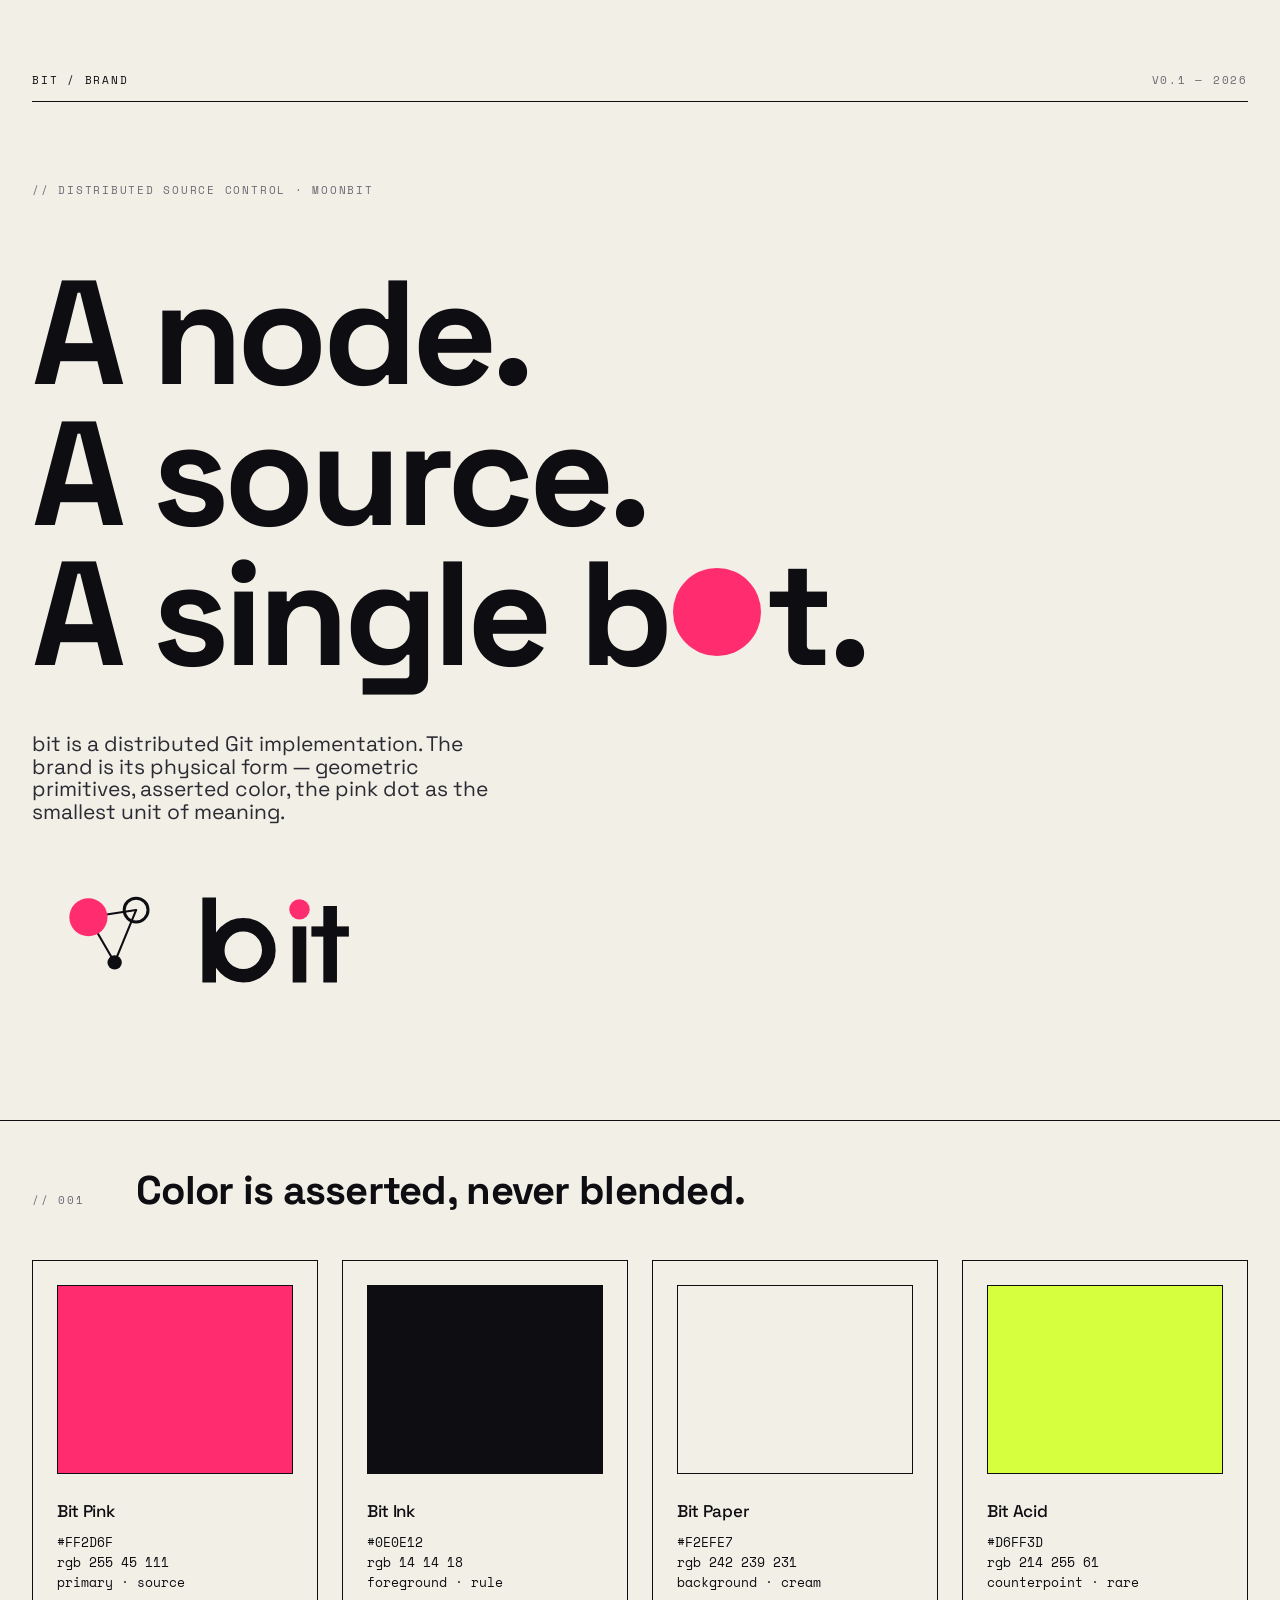
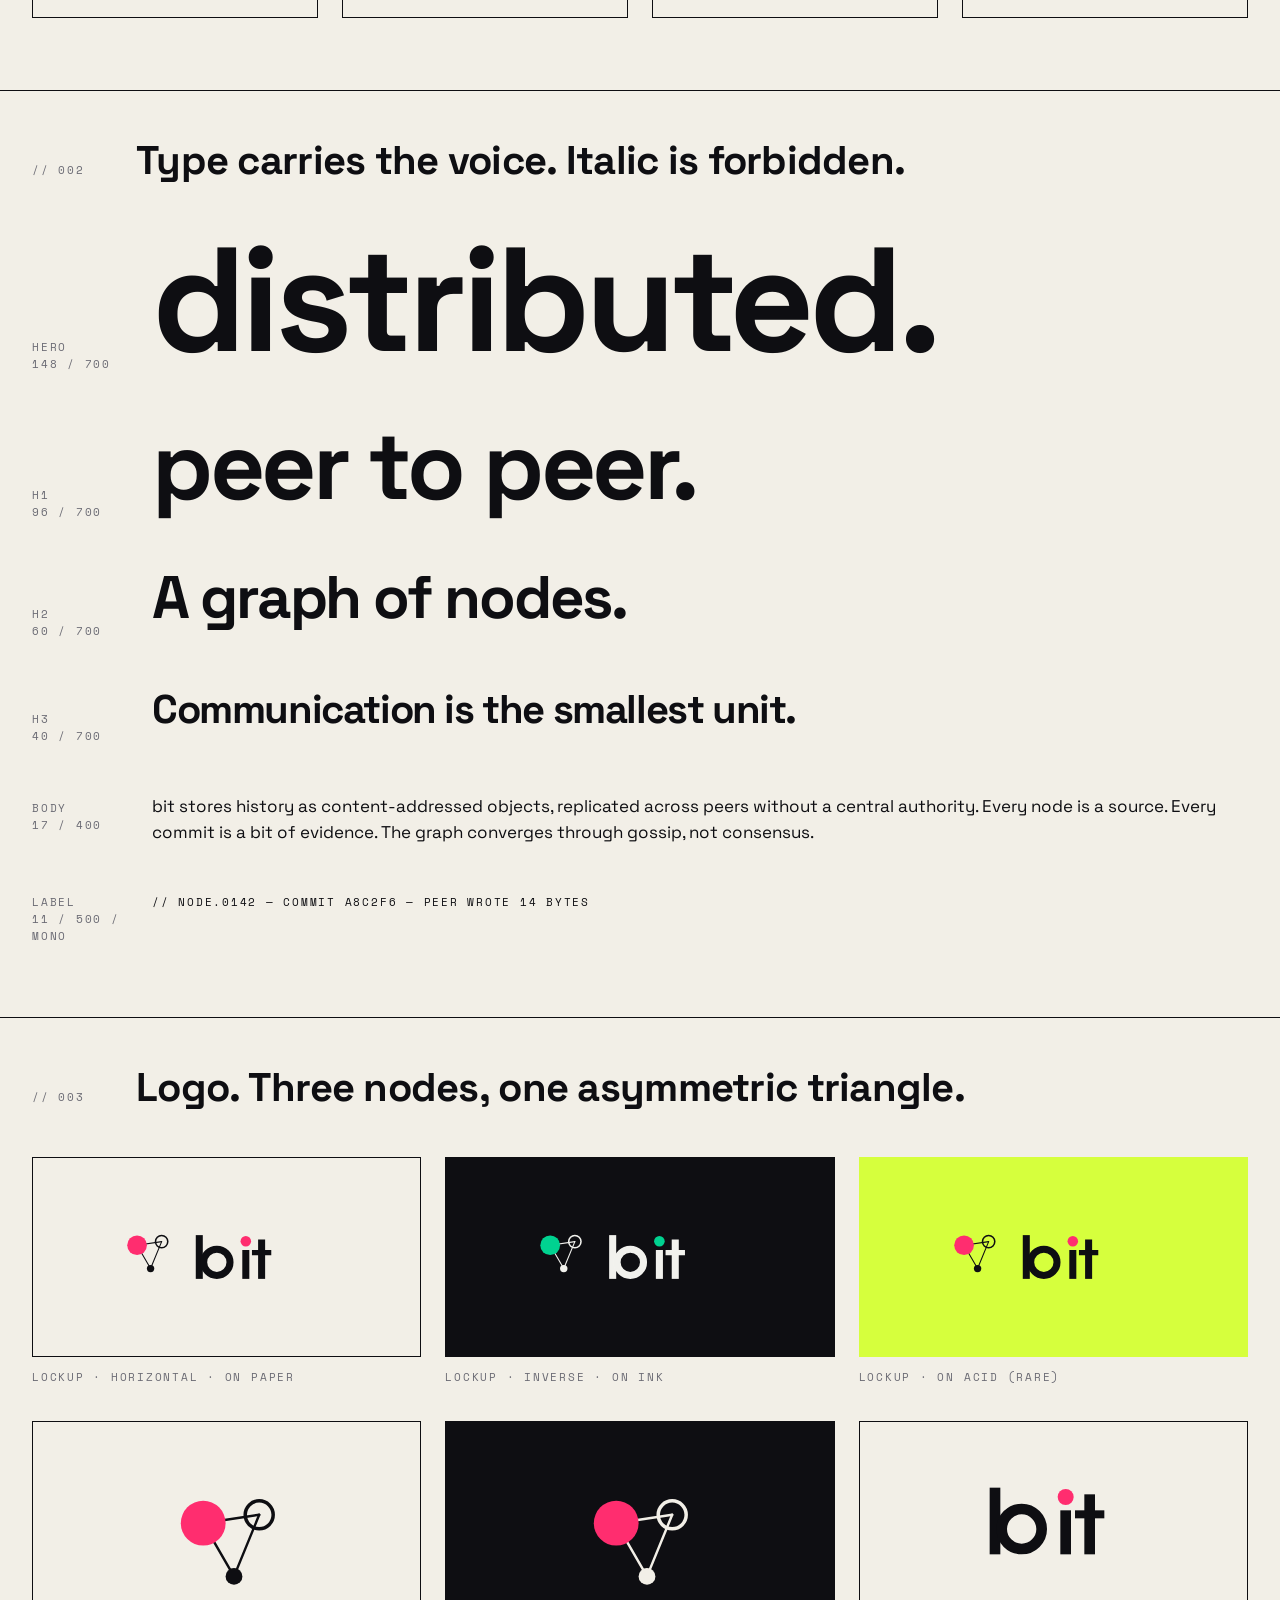
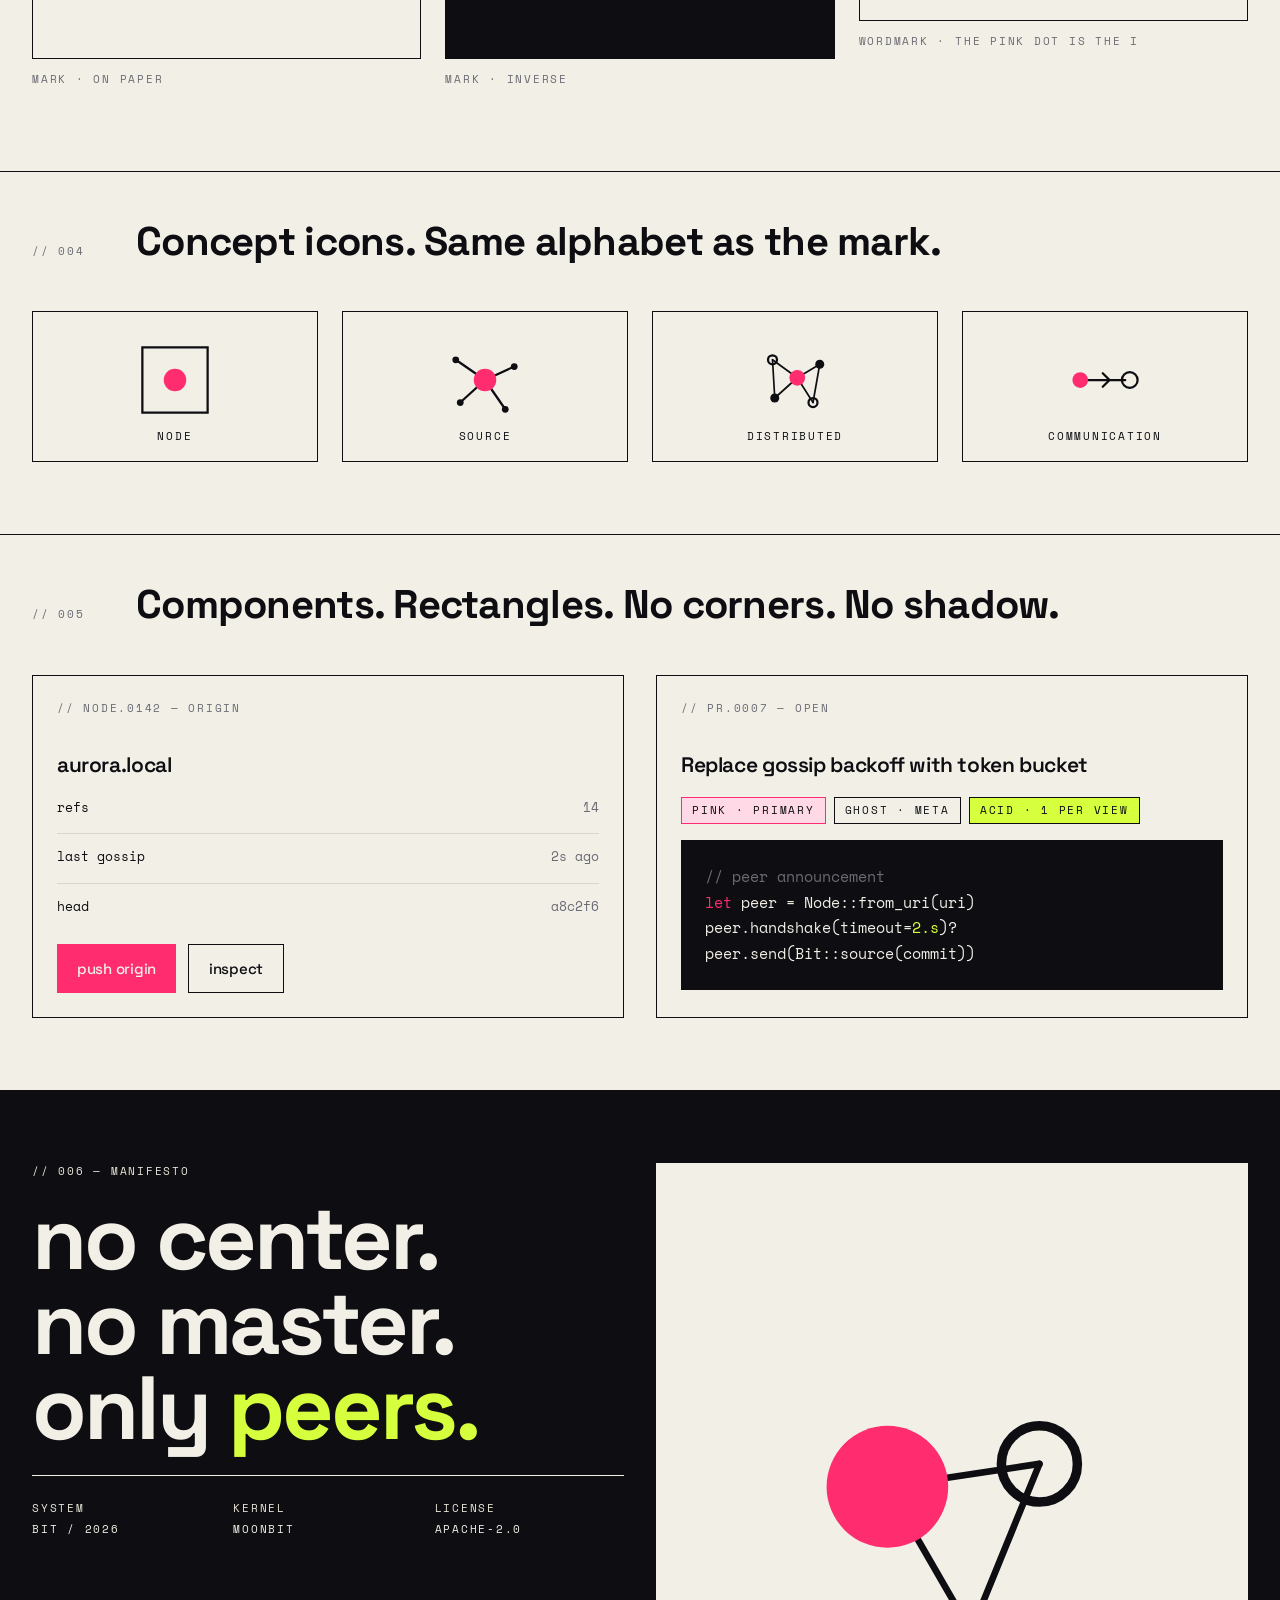
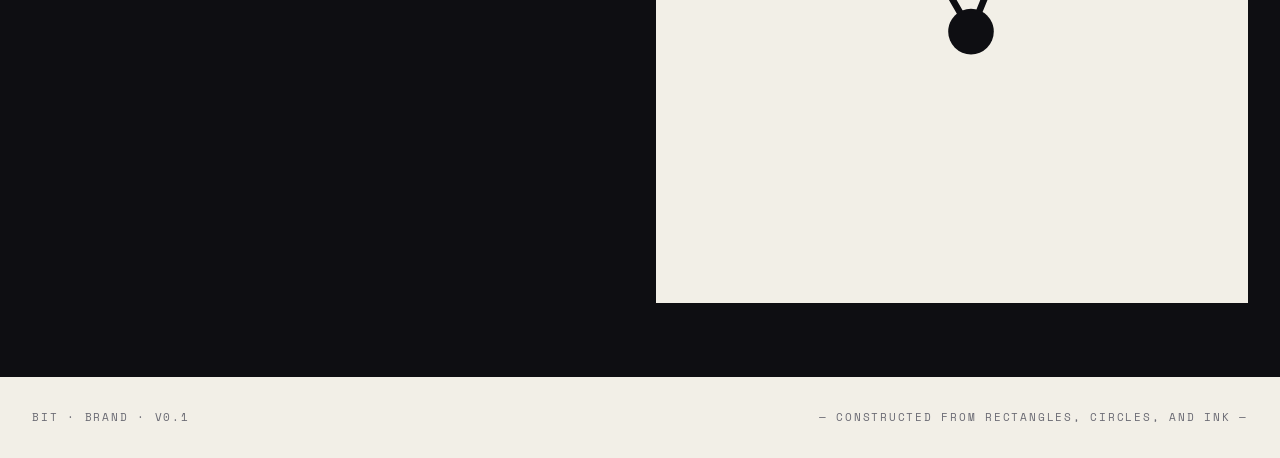
==== brand/preview.html @ e8115c40 "brand: introduce visual identity for bit Adds brand/ with logo, design tokens, icon set, brand guide" ====
<!doctype html>
<html lang="en">
<head>
<meta charset="utf-8">
<meta name="viewport" content="width=device-width,initial-scale=1">
<title>bit — brand system</title>
<link rel="stylesheet" href="tokens/tokens.css">
<style>
  *, *::before, *::after { box-sizing: border-box; }
  html, body { margin: 0; padding: 0; }
  body {
    background: var(--bg);
    color: var(--fg);
    font-family: var(--font-sans);
    font-size: var(--type-1);
    line-height: var(--leading-body);
    -webkit-font-smoothing: antialiased;
    -moz-osx-font-smoothing: grayscale;
  }
  a { color: inherit; }

  /* ── kicker ───────────────────────────────────────────────────── */
  .kicker {
    font-family: var(--font-mono);
    font-size: var(--type-001);
    letter-spacing: var(--track-label);
    text-transform: uppercase;
    color: var(--fg-mute);
    margin: 0 0 var(--space-4);
  }
  .kicker .pink { color: var(--bit-pink); }

  /* ── frame / sections ─────────────────────────────────────────── */
  .frame {
    border-top: 1px solid var(--rule);
    padding: var(--space-7) var(--space-6) var(--space-8);
  }
  .frame:first-child { border-top: 0; }
  .frame__head {
    display: grid;
    grid-template-columns: 80px 1fr;
    align-items: baseline;
    gap: var(--space-5);
    margin-bottom: var(--space-7);
  }
  .frame__num {
    font-family: var(--font-mono);
    font-size: var(--type-001);
    letter-spacing: var(--track-label);
    text-transform: uppercase;
    color: var(--fg-mute);
  }
  .frame__title {
    font-family: var(--font-sans);
    font-weight: 700;
    font-size: var(--type-4);
    letter-spacing: var(--track-heading);
    line-height: var(--leading-snug);
    margin: 0;
  }

  /* ── hero ─────────────────────────────────────────────────────── */
  .hero {
    padding: var(--space-8) var(--space-6) var(--space-9);
    display: grid;
    grid-template-columns: 1fr;
    gap: var(--space-7);
    position: relative;
  }
  .hero__tag {
    display: flex;
    justify-content: space-between;
    align-items: baseline;
    border-bottom: 1px solid var(--rule);
    padding-bottom: var(--space-3);
    margin-bottom: var(--space-6);
    font-family: var(--font-mono);
    font-size: var(--type-001);
    letter-spacing: var(--track-label);
    text-transform: uppercase;
    color: var(--fg-mute);
  }
  .hero__tag strong { color: var(--fg); font-weight: 400; }
  .hero__head {
    font-family: var(--font-sans);
    font-weight: 700;
    font-size: clamp(56px, 12vw, var(--type-7));
    line-height: var(--leading-tight);
    letter-spacing: var(--track-display);
    margin: 0;
  }
  .hero__head .dot {
    display: inline-block;
    width: 0.6em;
    height: 0.6em;
    border-radius: var(--radius-dot);
    background: var(--bit-pink);
    vertical-align: 0.06em;
    margin: 0 0.03em;
  }
  .hero__sub {
    font-size: var(--type-2);
    line-height: var(--leading-snug);
    max-width: 38ch;
    margin: 0;
    color: var(--fg-soft);
  }
  .hero__lockup img { display: block; max-width: 460px; width: 100%; }

  /* ── grid helpers ─────────────────────────────────────────────── */
  .grid-2 { display: grid; grid-template-columns: 1fr 1fr; gap: var(--space-6); }
  .grid-3 { display: grid; grid-template-columns: repeat(3, 1fr); gap: var(--space-5); }
  .grid-4 { display: grid; grid-template-columns: repeat(4, 1fr); gap: var(--space-5); }
  @media (max-width: 720px) {
    .grid-2, .grid-3, .grid-4 { grid-template-columns: 1fr 1fr; }
  }

  /* ── color swatches ───────────────────────────────────────────── */
  .swatch {
    border: 1px solid var(--rule);
    padding: var(--space-5);
    display: flex;
    flex-direction: column;
    gap: var(--space-5);
    aspect-ratio: 4 / 5;
    position: relative;
  }
  .swatch__chip {
    flex: 1;
    border: 1px solid var(--rule);
  }
  .swatch__meta {
    font-family: var(--font-mono);
    font-size: var(--type-00);
  }
  .swatch__name {
    font-family: var(--font-sans);
    font-weight: 500;
    font-size: var(--type-1);
    margin: 0 0 var(--space-2);
    letter-spacing: var(--track-heading);
  }

  /* ── type specimen ────────────────────────────────────────────── */
  .specimen {
    display: grid;
    grid-template-columns: 1fr;
    gap: var(--space-7);
  }
  .specimen__row { display: grid; grid-template-columns: 96px 1fr; gap: var(--space-5); align-items: baseline; }
  .specimen__label {
    font-family: var(--font-mono);
    font-size: var(--type-001);
    letter-spacing: var(--track-label);
    text-transform: uppercase;
    color: var(--fg-mute);
  }
  .specimen__sample { font-family: var(--font-sans); font-weight: 700; line-height: var(--leading-tight); letter-spacing: var(--track-display); margin: 0; }
  .specimen__sample--body { font-weight: 400; font-size: var(--type-1); letter-spacing: var(--track-body); line-height: var(--leading-body); }
  .specimen__sample--mono { font-family: var(--font-mono); font-weight: 400; }

  /* ── logo plate ───────────────────────────────────────────────── */
  .plate {
    border: 1px solid var(--rule);
    padding: var(--space-7) var(--space-5);
    display: flex;
    align-items: center;
    justify-content: center;
    background: var(--bg);
    min-height: 200px;
  }
  .plate--dark { background: var(--bit-ink); border-color: var(--bit-ink); }
  .plate--acid { background: var(--bit-acid); border-color: var(--bit-acid); }
  .plate img { max-width: 70%; max-height: 140px; display: block; }
  .plate__caption {
    margin-top: var(--space-3);
    font-family: var(--font-mono);
    font-size: var(--type-001);
    letter-spacing: var(--track-label);
    text-transform: uppercase;
    color: var(--fg-mute);
  }
  .plate-wrap { display: flex; flex-direction: column; }

  /* ── icon grid ────────────────────────────────────────────────── */
  .icon-cell {
    border: 1px solid var(--rule);
    padding: var(--space-6) var(--space-4) var(--space-4);
    display: flex;
    flex-direction: column;
    align-items: center;
    gap: var(--space-3);
  }
  .icon-cell img { width: 72px; height: 72px; display: block; }
  .icon-cell__name {
    font-family: var(--font-mono);
    font-size: var(--type-001);
    letter-spacing: var(--track-label);
    text-transform: uppercase;
  }

  /* ── components ───────────────────────────────────────────────── */
  .btn {
    display: inline-flex;
    align-items: center;
    gap: var(--space-2);
    padding: 14px 20px;
    border: 0;
    font-family: var(--font-sans);
    font-weight: 500;
    font-size: var(--type-0);
    letter-spacing: var(--track-heading);
    cursor: pointer;
    text-decoration: none;
    transition: background var(--dur-fast) var(--ease-snap);
  }
  .btn--primary { background: var(--bit-pink); color: var(--bit-paper); }
  .btn--primary:hover { background: var(--bit-pink-deep); }
  .btn--ghost { background: transparent; color: var(--fg); border: 1.5px solid var(--rule); }
  .btn--ghost:hover { background: var(--fg); color: var(--bg); }

  .tag {
    display: inline-flex;
    align-items: center;
    gap: 6px;
    padding: 4px 10px;
    font-family: var(--font-mono);
    font-size: var(--type-001);
    letter-spacing: var(--track-label);
    text-transform: uppercase;
    border: 1px solid var(--rule);
  }
  .tag--filled { background: var(--bit-pink-tint); border-color: var(--bit-pink); color: var(--bit-ink); }
  .tag--acid   { background: var(--bit-acid); border-color: var(--bit-ink); }

  .panel {
    border: 1px solid var(--rule);
    padding: var(--space-5);
    display: flex;
    flex-direction: column;
    gap: var(--space-4);
  }
  .panel__title {
    margin: 0;
    font-family: var(--font-sans);
    font-weight: 600;
    font-size: var(--type-2);
    letter-spacing: var(--track-heading);
  }
  .panel__row {
    display: flex;
    justify-content: space-between;
    border-top: 1px solid var(--rule-soft);
    padding-top: var(--space-3);
    font-family: var(--font-mono);
    font-size: var(--type-00);
  }
  .panel__row:first-of-type { border-top: 0; padding-top: 0; }
  .panel__row .v { color: var(--fg-mute); }

  pre.code {
    margin: 0;
    padding: var(--space-5);
    background: var(--bit-ink);
    color: var(--bit-paper);
    font-family: var(--font-mono);
    font-size: var(--type-0);
    line-height: 1.7;
    overflow-x: auto;
  }
  pre.code .cm { color: var(--bit-ink-mute); }
  pre.code .kw { color: var(--bit-pink); }
  pre.code .ac { color: var(--bit-acid); }

  /* ── poster composition ───────────────────────────────────────── */
  .poster {
    background: var(--bit-ink);
    color: var(--bit-paper);
    padding: var(--space-8) var(--space-6);
    display: grid;
    grid-template-columns: 1fr 1fr;
    gap: var(--space-6);
    border-top: 1px solid var(--rule);
    border-bottom: 1px solid var(--rule);
  }
  .poster .kicker { color: var(--bit-paper-deep); }
  .poster__head {
    font-family: var(--font-sans);
    font-weight: 700;
    font-size: clamp(48px, 7vw, 96px);
    line-height: var(--leading-tight);
    letter-spacing: var(--track-display);
    margin: 0;
  }
  .poster__head .acid { color: var(--bit-acid); }
  .poster__rule { height: 1px; background: var(--bit-paper); margin: var(--space-5) 0; }
  .poster__meta {
    font-family: var(--font-mono);
    font-size: var(--type-001);
    letter-spacing: var(--track-label);
    text-transform: uppercase;
    color: var(--bit-paper-deep);
    display: grid;
    grid-template-columns: repeat(3, 1fr);
    gap: var(--space-3);
  }
  .poster__meta strong { display: block; color: var(--bit-paper); font-weight: 400; margin-top: 4px; }
  .poster__diagram {
    background: var(--bit-paper);
    color: var(--bit-ink);
    aspect-ratio: 4 / 5;
    padding: var(--space-5);
    display: flex;
    align-items: center;
    justify-content: center;
  }
  .poster__diagram img { max-width: 70%; }
  @media (max-width: 720px) {
    .poster { grid-template-columns: 1fr; }
  }

  /* footer */
  footer {
    border-top: 1px solid var(--rule);
    padding: var(--space-6);
    display: flex;
    justify-content: space-between;
    font-family: var(--font-mono);
    font-size: var(--type-001);
    letter-spacing: var(--track-label);
    text-transform: uppercase;
    color: var(--fg-mute);
  }
</style>
</head>
<body>

<!-- ─────────────────────────── HERO ─────────────────────────── -->
<section class="hero">
  <div class="hero__tag">
    <span><strong>bit / brand</strong></span>
    <span>v0.1 — 2026</span>
  </div>

  <p class="kicker">// distributed source control · MoonBit</p>

  <h1 class="hero__head">A node.<br>A source.<br>A single b<span class="dot" aria-hidden="true"></span>t.</h1>

  <p class="hero__sub">bit is a distributed Git implementation. The brand is its physical form — geometric primitives, asserted color, the pink dot as the smallest unit of meaning.</p>

  <div class="hero__lockup">
    <img src="logo/lockup-horizontal.svg" alt="bit lockup">
  </div>
</section>

<!-- ─────────────────────────── 001 ─────────────────────────── -->
<section class="frame">
  <header class="frame__head">
    <div class="frame__num">// 001</div>
    <h2 class="frame__title">Color is asserted, never blended.</h2>
  </header>

  <div class="grid-4">

    <div class="swatch">
      <div class="swatch__chip" style="background:var(--bit-pink);"></div>
      <div>
        <p class="swatch__name">Bit Pink</p>
        <div class="swatch__meta">
          #FF2D6F<br>
          rgb 255 45 111<br>
          primary · source
        </div>
      </div>
    </div>

    <div class="swatch">
      <div class="swatch__chip" style="background:var(--bit-ink);"></div>
      <div>
        <p class="swatch__name">Bit Ink</p>
        <div class="swatch__meta">
          #0E0E12<br>
          rgb 14 14 18<br>
          foreground · rule
        </div>
      </div>
    </div>

    <div class="swatch">
      <div class="swatch__chip" style="background:var(--bit-paper);"></div>
      <div>
        <p class="swatch__name">Bit Paper</p>
        <div class="swatch__meta">
          #F2EFE7<br>
          rgb 242 239 231<br>
          background · cream
        </div>
      </div>
    </div>

    <div class="swatch">
      <div class="swatch__chip" style="background:var(--bit-acid);"></div>
      <div>
        <p class="swatch__name">Bit Acid</p>
        <div class="swatch__meta">
          #D6FF3D<br>
          rgb 214 255 61<br>
          counterpoint · rare
        </div>
      </div>
    </div>

  </div>
</section>

<!-- ─────────────────────────── 002 ─────────────────────────── -->
<section class="frame">
  <header class="frame__head">
    <div class="frame__num">// 002</div>
    <h2 class="frame__title">Type carries the voice. Italic is forbidden.</h2>
  </header>

  <div class="specimen">

    <div class="specimen__row">
      <div class="specimen__label">Hero<br>148 / 700</div>
      <p class="specimen__sample" style="font-size: clamp(64px, 12vw, 148px);">distributed.</p>
    </div>

    <div class="specimen__row">
      <div class="specimen__label">H1<br>96 / 700</div>
      <p class="specimen__sample" style="font-size: clamp(48px, 8vw, 96px);">peer to peer.</p>
    </div>

    <div class="specimen__row">
      <div class="specimen__label">H2<br>60 / 700</div>
      <p class="specimen__sample" style="font-size: clamp(36px, 6vw, 60px);">A graph of nodes.</p>
    </div>

    <div class="specimen__row">
      <div class="specimen__label">H3<br>40 / 700</div>
      <p class="specimen__sample" style="font-size: 40px; line-height: var(--leading-snug);">Communication is the smallest unit.</p>
    </div>

    <div class="specimen__row">
      <div class="specimen__label">Body<br>17 / 400</div>
      <p class="specimen__sample specimen__sample--body">bit stores history as content-addressed objects, replicated across peers without a central authority. Every node is a source. Every commit is a bit of evidence. The graph converges through gossip, not consensus.</p>
    </div>

    <div class="specimen__row">
      <div class="specimen__label">Label<br>11 / 500 / mono</div>
      <p class="specimen__sample specimen__sample--mono" style="font-size: var(--type-001); letter-spacing: var(--track-label); text-transform: uppercase;">// node.0142 — commit a8c2f6 — peer wrote 14 bytes</p>
    </div>

  </div>
</section>

<!-- ─────────────────────────── 003 ─────────────────────────── -->
<section class="frame">
  <header class="frame__head">
    <div class="frame__num">// 003</div>
    <h2 class="frame__title">Logo. Three nodes, one asymmetric triangle.</h2>
  </header>

  <div class="grid-3">
    <div class="plate-wrap">
      <div class="plate"><img src="logo/lockup-horizontal.svg" alt=""></div>
      <p class="plate__caption">lockup · horizontal · on paper</p>
    </div>
    <div class="plate-wrap">
      <div class="plate plate--dark"><img src="logo/lockup-horizontal.svg" alt="" style="filter: invert(1) hue-rotate(0deg);"></div>
      <p class="plate__caption">lockup · inverse · on ink</p>
    </div>
    <div class="plate-wrap">
      <div class="plate plate--acid"><img src="logo/lockup-horizontal.svg" alt=""></div>
      <p class="plate__caption">lockup · on acid (rare)</p>
    </div>

    <div class="plate-wrap">
      <div class="plate"><img src="logo/mark.svg" alt="" style="max-height: 140px;"></div>
      <p class="plate__caption">mark · on paper</p>
    </div>
    <div class="plate-wrap">
      <div class="plate plate--dark"><img src="logo/mark-inverse.svg" alt="" style="max-height: 140px;"></div>
      <p class="plate__caption">mark · inverse</p>
    </div>
    <div class="plate-wrap">
      <div class="plate"><img src="logo/wordmark.svg" alt="" style="max-height: 80px;"></div>
      <p class="plate__caption">wordmark · the pink dot is the i</p>
    </div>
  </div>
</section>

<!-- ─────────────────────────── 004 ─────────────────────────── -->
<section class="frame">
  <header class="frame__head">
    <div class="frame__num">// 004</div>
    <h2 class="frame__title">Concept icons. Same alphabet as the mark.</h2>
  </header>

  <div class="grid-4">
    <div class="icon-cell"><img src="icons/node.svg" alt=""><span class="icon-cell__name">node</span></div>
    <div class="icon-cell"><img src="icons/source.svg" alt=""><span class="icon-cell__name">source</span></div>
    <div class="icon-cell"><img src="icons/distributed.svg" alt=""><span class="icon-cell__name">distributed</span></div>
    <div class="icon-cell"><img src="icons/communication.svg" alt=""><span class="icon-cell__name">communication</span></div>
  </div>
</section>

<!-- ─────────────────────────── 005 ─────────────────────────── -->
<section class="frame">
  <header class="frame__head">
    <div class="frame__num">// 005</div>
    <h2 class="frame__title">Components. Rectangles. No corners. No shadow.</h2>
  </header>

  <div class="grid-2">

    <div class="panel">
      <p class="kicker">// node.0142 — origin</p>
      <h3 class="panel__title">aurora.local</h3>
      <div class="panel__row"><span>refs</span><span class="v">14</span></div>
      <div class="panel__row"><span>last gossip</span><span class="v">2s ago</span></div>
      <div class="panel__row"><span>head</span><span class="v">a8c2f6</span></div>
      <div style="display:flex; gap: var(--space-3); margin-top: var(--space-3);">
        <button class="btn btn--primary">push origin</button>
        <button class="btn btn--ghost">inspect</button>
      </div>
    </div>

    <div class="panel">
      <p class="kicker">// pr.0007 — open</p>
      <h3 class="panel__title">Replace gossip backoff with token bucket</h3>
      <div style="display:flex; gap: 8px; flex-wrap: wrap;">
        <span class="tag tag--filled">pink · primary</span>
        <span class="tag">ghost · meta</span>
        <span class="tag tag--acid">acid · 1 per view</span>
      </div>

<pre class="code"><span class="cm">// peer announcement</span>
<span class="kw">let</span> peer = Node::from_uri(uri)
peer.handshake(timeout=<span class="ac">2.s</span>)?
peer.send(Bit::source(commit))</pre>
    </div>

  </div>
</section>

<!-- ─────────────────────────── POSTER ─────────────────────────── -->
<section class="poster">
  <div>
    <p class="kicker">// 006 — manifesto</p>
    <h2 class="poster__head">no center.<br>no master.<br>only <span class="acid">peers.</span></h2>
    <div class="poster__rule"></div>
    <div class="poster__meta">
      <div>system <strong>bit / 2026</strong></div>
      <div>kernel <strong>moonbit</strong></div>
      <div>license <strong>apache-2.0</strong></div>
    </div>
  </div>
  <div class="poster__diagram">
    <img src="logo/mark.svg" alt="">
  </div>
</section>

<footer>
  <span>bit · brand · v0.1</span>
  <span>— constructed from rectangles, circles, and ink —</span>
</footer>

</body>
</html>
---- brand/tokens/tokens.css ----
/*
 * bit — Design Tokens (CSS)
 * Surface-level tokens for color, typography, spacing, motion, and shape.
 * No gradients. No shadows. Strict palette. Geometric primitives only.
 */

@import url("https://fonts.googleapis.com/css2?family=Space+Grotesk:wght@300;400;500;600;700&family=Space+Mono:wght@400;700&display=swap");

:root {
  /* ──────────────────────────────────────────────────────────────
   * COLOR — strict 5-token palette. Never blend, never gradient.
   * ────────────────────────────────────────────────────────────── */

  /* Primary — Bit Pink. The node, the source, the single bit. */
  --bit-pink:        #FF2D6F;
  --bit-pink-deep:   #C7124F;   /* for press/hover states only */
  --bit-pink-tint:   #FFD9E6;   /* for filled tag/chip backgrounds */

  /* Ink — off-black with cool tint. Editorial. Never #000. */
  --bit-ink:         #0E0E12;
  --bit-ink-soft:    #2B2B33;   /* secondary text */
  --bit-ink-mute:    #6B6B74;   /* meta / captions */

  /* Paper — warm cream. Never #FFF. */
  --bit-paper:       #F2EFE7;
  --bit-paper-deep:  #E8E4D8;   /* alt surface, panels */

  /* Stone — desaturated neutral. UI lines, dividers, tracks. */
  --bit-stone:       #D9D5CB;

  /* Acid — the eccentric counterpoint. Use SPARINGLY. */
  --bit-acid:        #D6FF3D;

  /* ──────────────────────────────────────────────────────────────
   * SEMANTIC ALIASES
   * ────────────────────────────────────────────────────────────── */

  --bg:              var(--bit-paper);
  --bg-alt:          var(--bit-paper-deep);
  --fg:              var(--bit-ink);
  --fg-soft:         var(--bit-ink-soft);
  --fg-mute:         var(--bit-ink-mute);
  --rule:            var(--bit-ink);            /* rules are ink, full strength */
  --rule-soft:       var(--bit-stone);
  --accent:          var(--bit-pink);
  --accent-press:    var(--bit-pink-deep);
  --highlight:       var(--bit-acid);

  /* ──────────────────────────────────────────────────────────────
   * TYPOGRAPHY
   * Sans  → Space Grotesk (display + body)
   * Mono  → Space Mono   (machine voice, captions, code)
   * No italic. Ever.
   * ────────────────────────────────────────────────────────────── */

  --font-sans: "Space Grotesk", ui-sans-serif, system-ui, -apple-system, "Segoe UI", sans-serif;
  --font-mono: "Space Mono", ui-monospace, "JetBrains Mono", "SFMono-Regular", Menlo, monospace;

  /* Type scale — modular, tight at display, loose at body */
  --type-001: 11px;   /* micro label */
  --type-00:  13px;   /* caption, meta */
  --type-0:   15px;   /* small body */
  --type-1:   17px;   /* body */
  --type-2:   21px;   /* lead */
  --type-3:   28px;   /* h4 */
  --type-4:   40px;   /* h3 */
  --type-5:   60px;   /* h2 */
  --type-6:   96px;   /* h1 */
  --type-7:   148px;  /* hero, poster */

  /* Line heights — display tight, body comfortable */
  --leading-tight:   0.95;
  --leading-snug:    1.08;
  --leading-body:    1.55;
  --leading-loose:   1.72;

  /* Tracking — display tightens, micro labels open up */
  --track-display:  -0.035em;
  --track-heading:  -0.018em;
  --track-body:      0;
  --track-label:     0.16em;     /* UPPERCASE labels only */
  --track-mono:      0;

  /* ──────────────────────────────────────────────────────────────
   * SHAPE — geometric primitives, no soft rounding.
   * ────────────────────────────────────────────────────────────── */

  --radius-none:  0;
  --radius-dot:   999px;   /* circles only — never used on rectangles */
  --stroke-hair:  1px;
  --stroke-thin:  1.5px;
  --stroke-med:   2px;
  --stroke-thick: 4px;

  /* ──────────────────────────────────────────────────────────────
   * SPACE — 4px base, prefer larger jumps for editorial whitespace.
   * ────────────────────────────────────────────────────────────── */

  --space-1:   4px;
  --space-2:   8px;
  --space-3:   12px;
  --space-4:   16px;
  --space-5:   24px;
  --space-6:   32px;
  --space-7:   48px;
  --space-8:   72px;
  --space-9:   112px;
  --space-10:  168px;

  /* ──────────────────────────────────────────────────────────────
   * MOTION — instant or slow. No "smooth-default".
   * ────────────────────────────────────────────────────────────── */

  --ease-snap:  cubic-bezier(0.2, 0.8, 0.2, 1);
  --ease-flat:  linear;
  --dur-fast:   120ms;
  --dur-slow:   480ms;

  color-scheme: light;
}

/* ──────────────────────────────────────────────────────────────
 * DARK MODE — invert paper/ink, keep pink and acid identical.
 * ────────────────────────────────────────────────────────────── */
@media (prefers-color-scheme: dark) {
  :root {
    --bg:        var(--bit-ink);
    --bg-alt:    #17171C;
    --fg:        var(--bit-paper);
    --fg-soft:   #C9C5BB;
    --fg-mute:   #8A867D;
    --rule:      var(--bit-paper);
    --rule-soft: #3A3A42;

    color-scheme: dark;
  }
}

/* Forced dark utility (e.g. previews) */
[data-theme="dark"] {
  --bg:        var(--bit-ink);
  --bg-alt:    #17171C;
  --fg:        var(--bit-paper);
  --fg-soft:   #C9C5BB;
  --fg-mute:   #8A867D;
  --rule:      var(--bit-paper);
  --rule-soft: #3A3A42;

  color-scheme: dark;
}
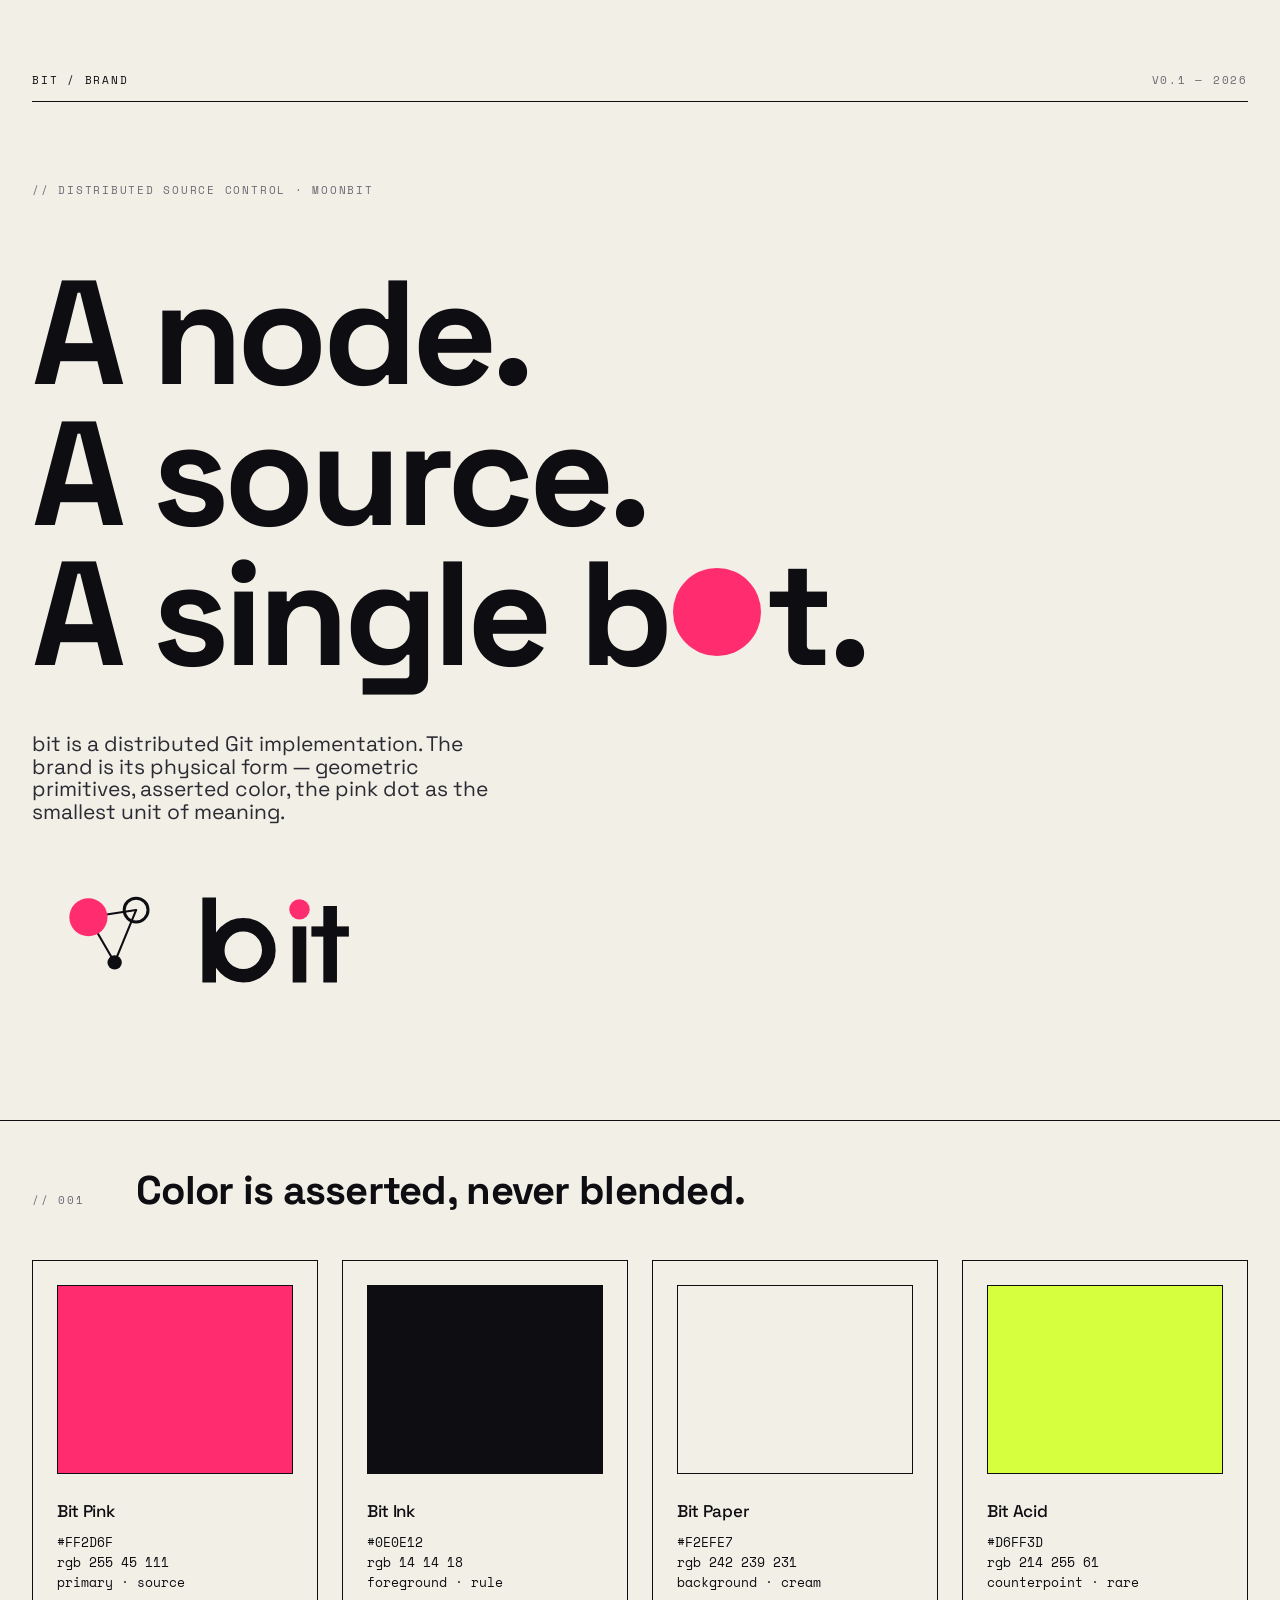
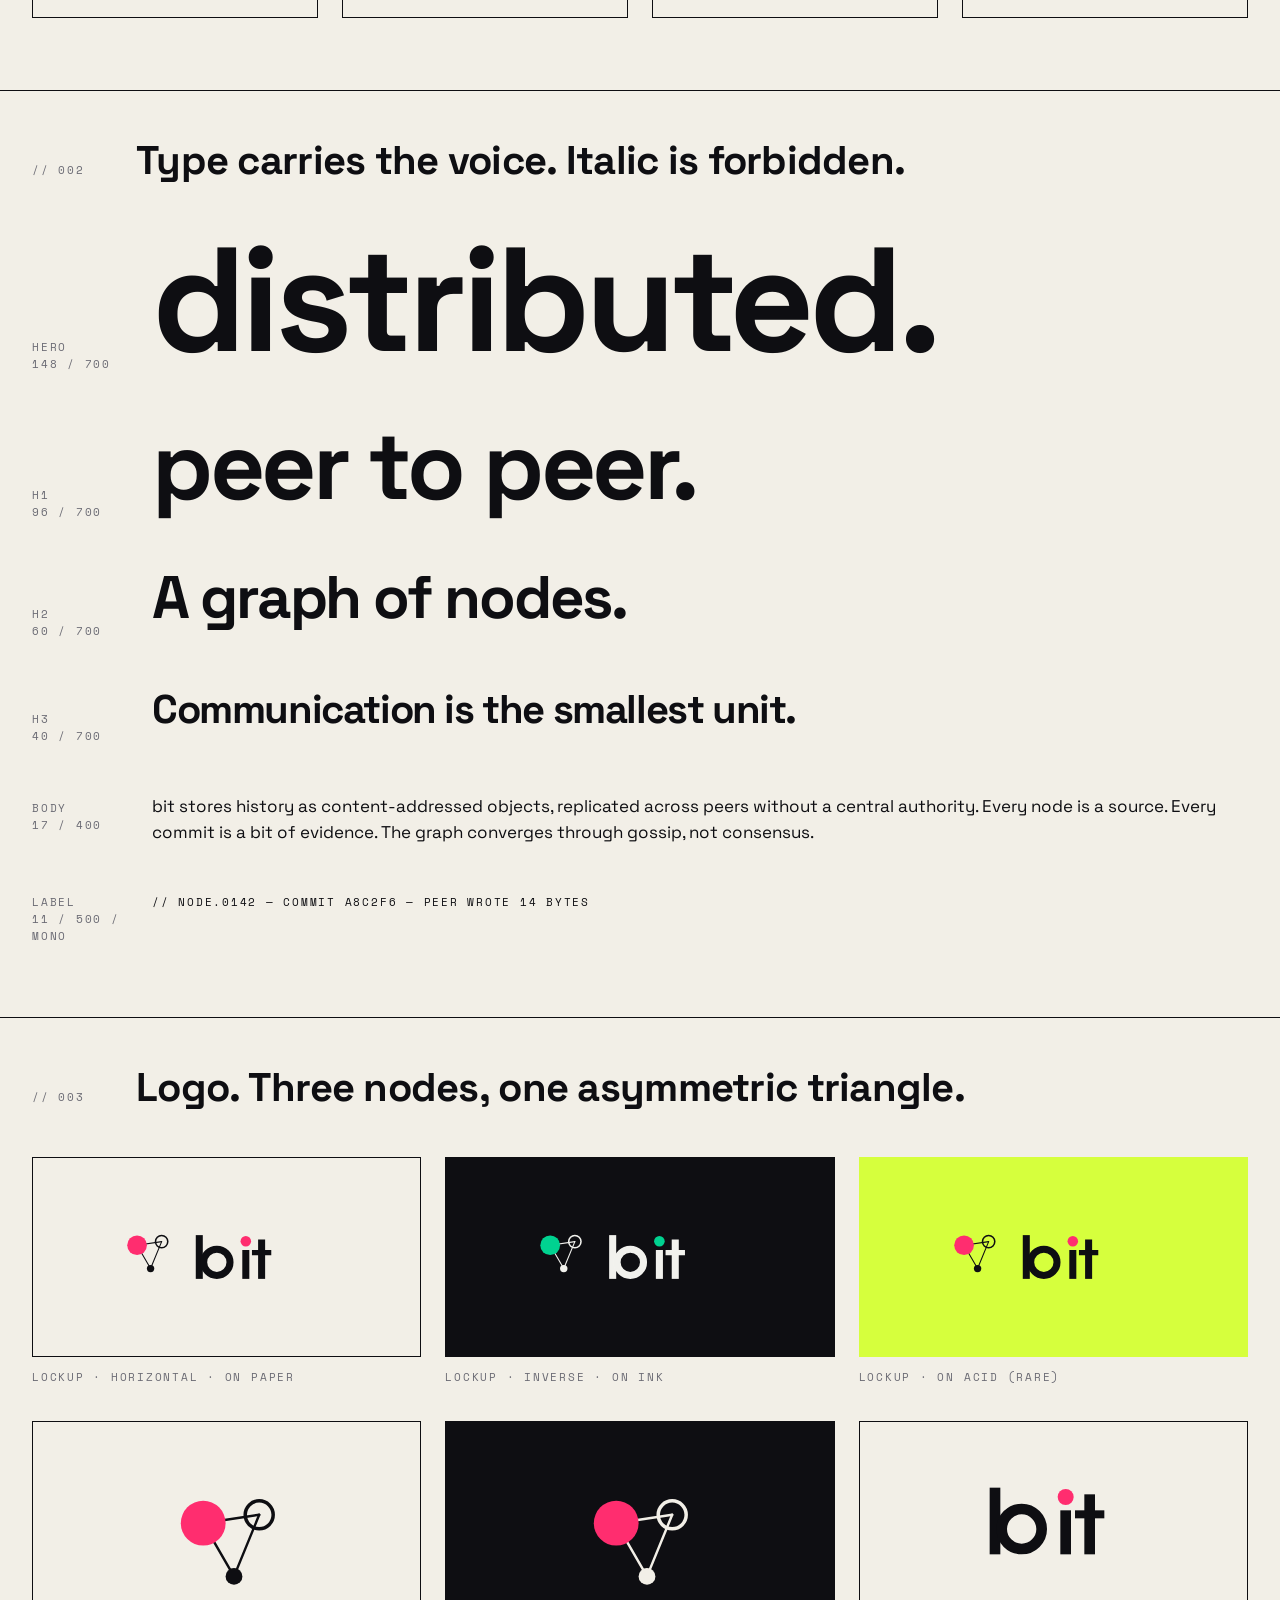
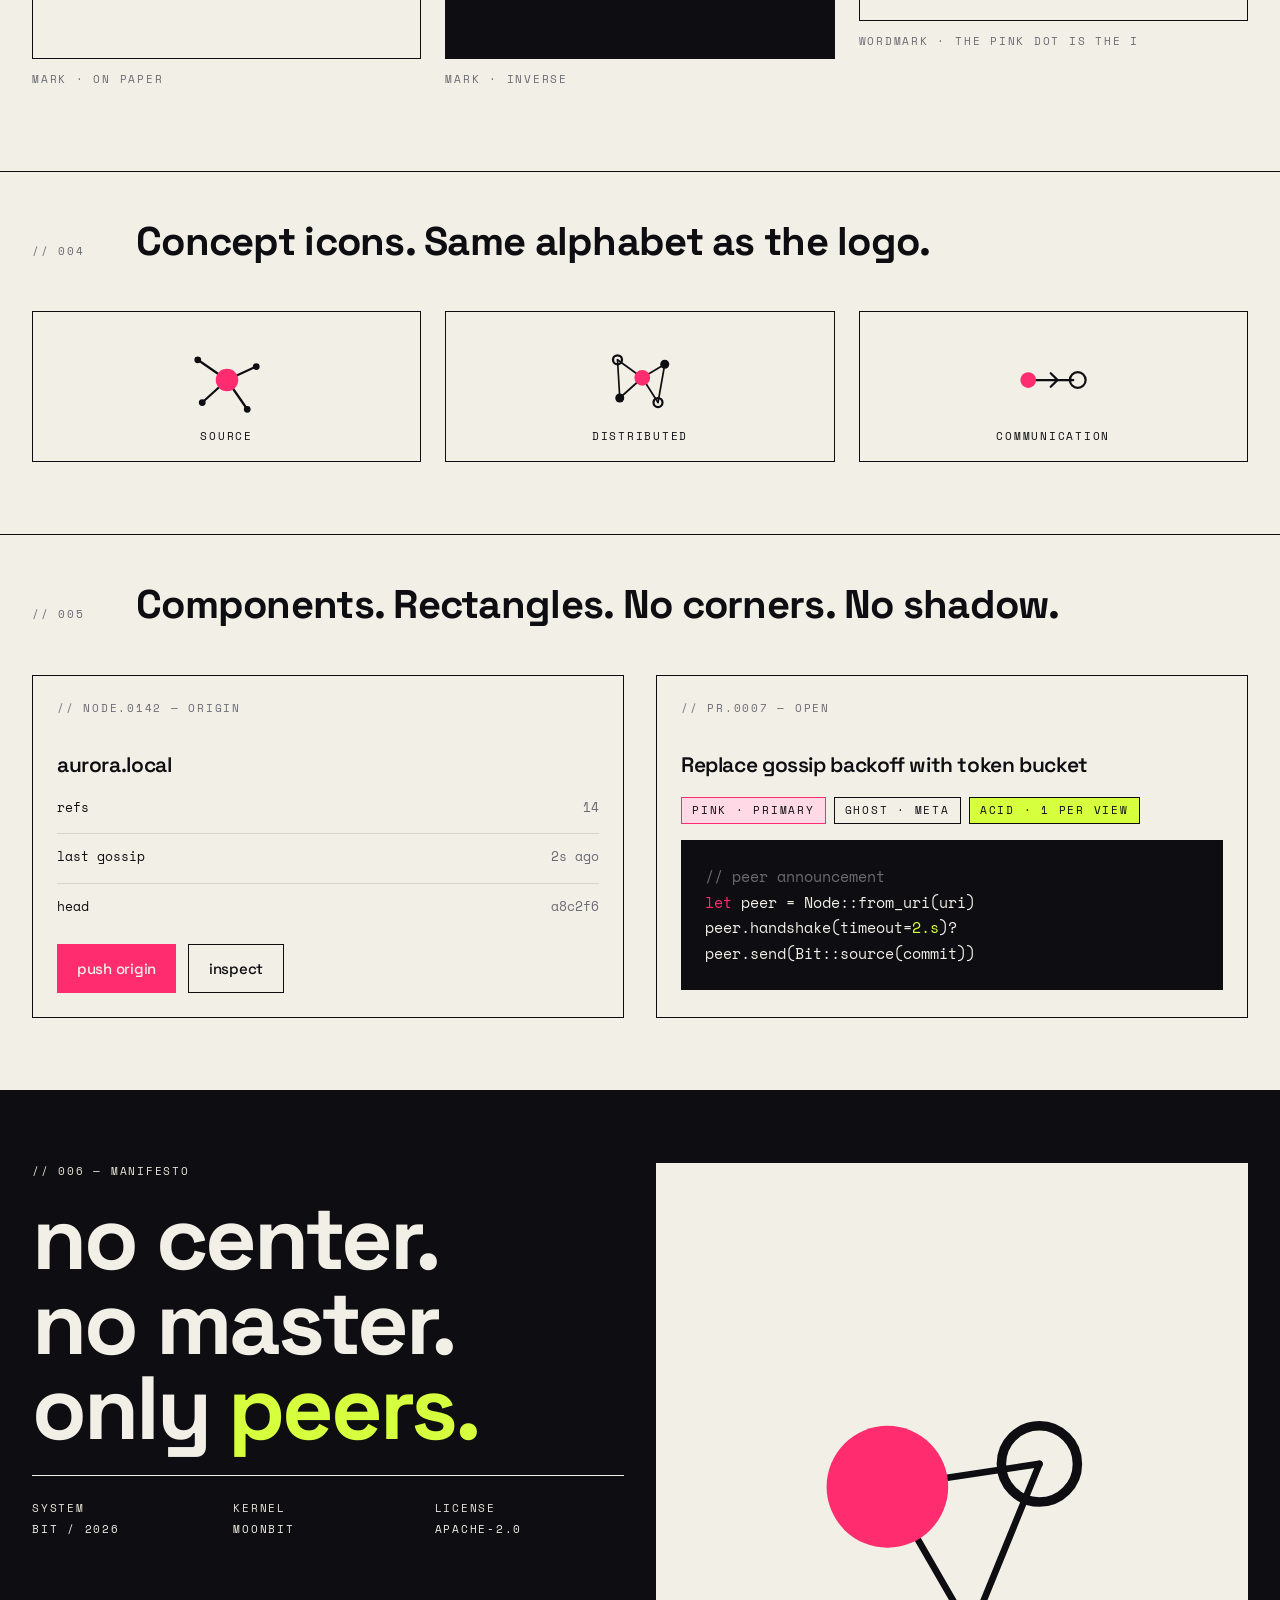
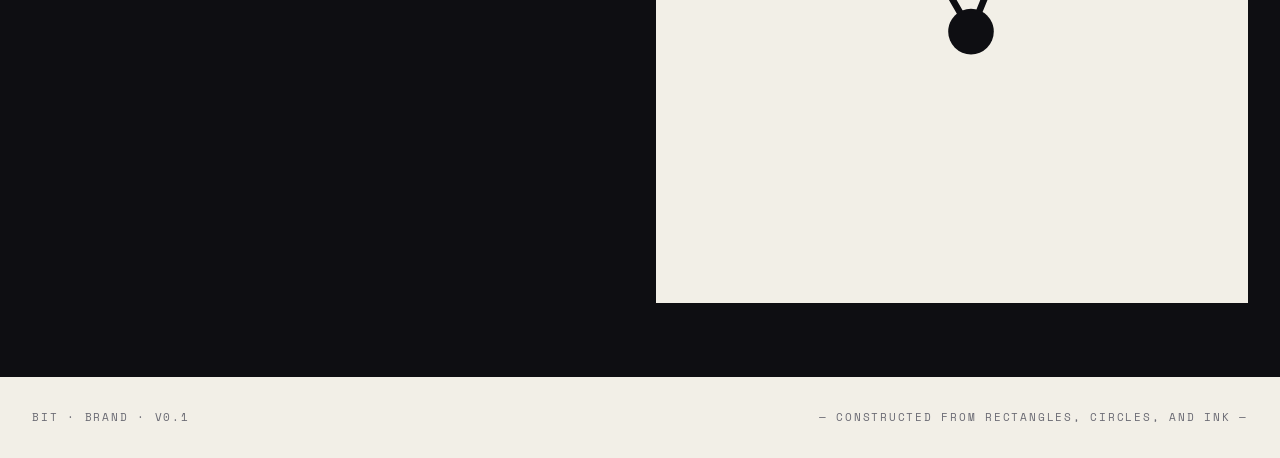
==== commit 252b5d5d: "update" ====
--- a/brand/preview.html
+++ b/brand/preview.html
@@ -477,11 +477,11 @@
     </div>
 
     <div class="plate-wrap">
-      <div class="plate"><img src="logo/mark.svg" alt="" style="max-height: 140px;"></div>
+      <div class="plate"><img src="logo/logo.svg" alt="" style="max-height: 140px;"></div>
       <p class="plate__caption">mark · on paper</p>
     </div>
     <div class="plate-wrap">
-      <div class="plate plate--dark"><img src="logo/mark-inverse.svg" alt="" style="max-height: 140px;"></div>
+      <div class="plate plate--dark"><img src="logo/logo-inverse.svg" alt="" style="max-height: 140px;"></div>
       <p class="plate__caption">mark · inverse</p>
     </div>
     <div class="plate-wrap">
@@ -495,11 +495,10 @@
 <section class="frame">
   <header class="frame__head">
     <div class="frame__num">// 004</div>
-    <h2 class="frame__title">Concept icons. Same alphabet as the mark.</h2>
+    <h2 class="frame__title">Concept icons. Same alphabet as the logo.</h2>
   </header>
 
-  <div class="grid-4">
-    <div class="icon-cell"><img src="icons/node.svg" alt=""><span class="icon-cell__name">node</span></div>
+  <div class="grid-3">
     <div class="icon-cell"><img src="icons/source.svg" alt=""><span class="icon-cell__name">source</span></div>
     <div class="icon-cell"><img src="icons/distributed.svg" alt=""><span class="icon-cell__name">distributed</span></div>
     <div class="icon-cell"><img src="icons/communication.svg" alt=""><span class="icon-cell__name">communication</span></div>
@@ -558,7 +557,7 @@
     </div>
   </div>
   <div class="poster__diagram">
-    <img src="logo/mark.svg" alt="">
+    <img src="logo/logo.svg" alt="">
   </div>
 </section>
 
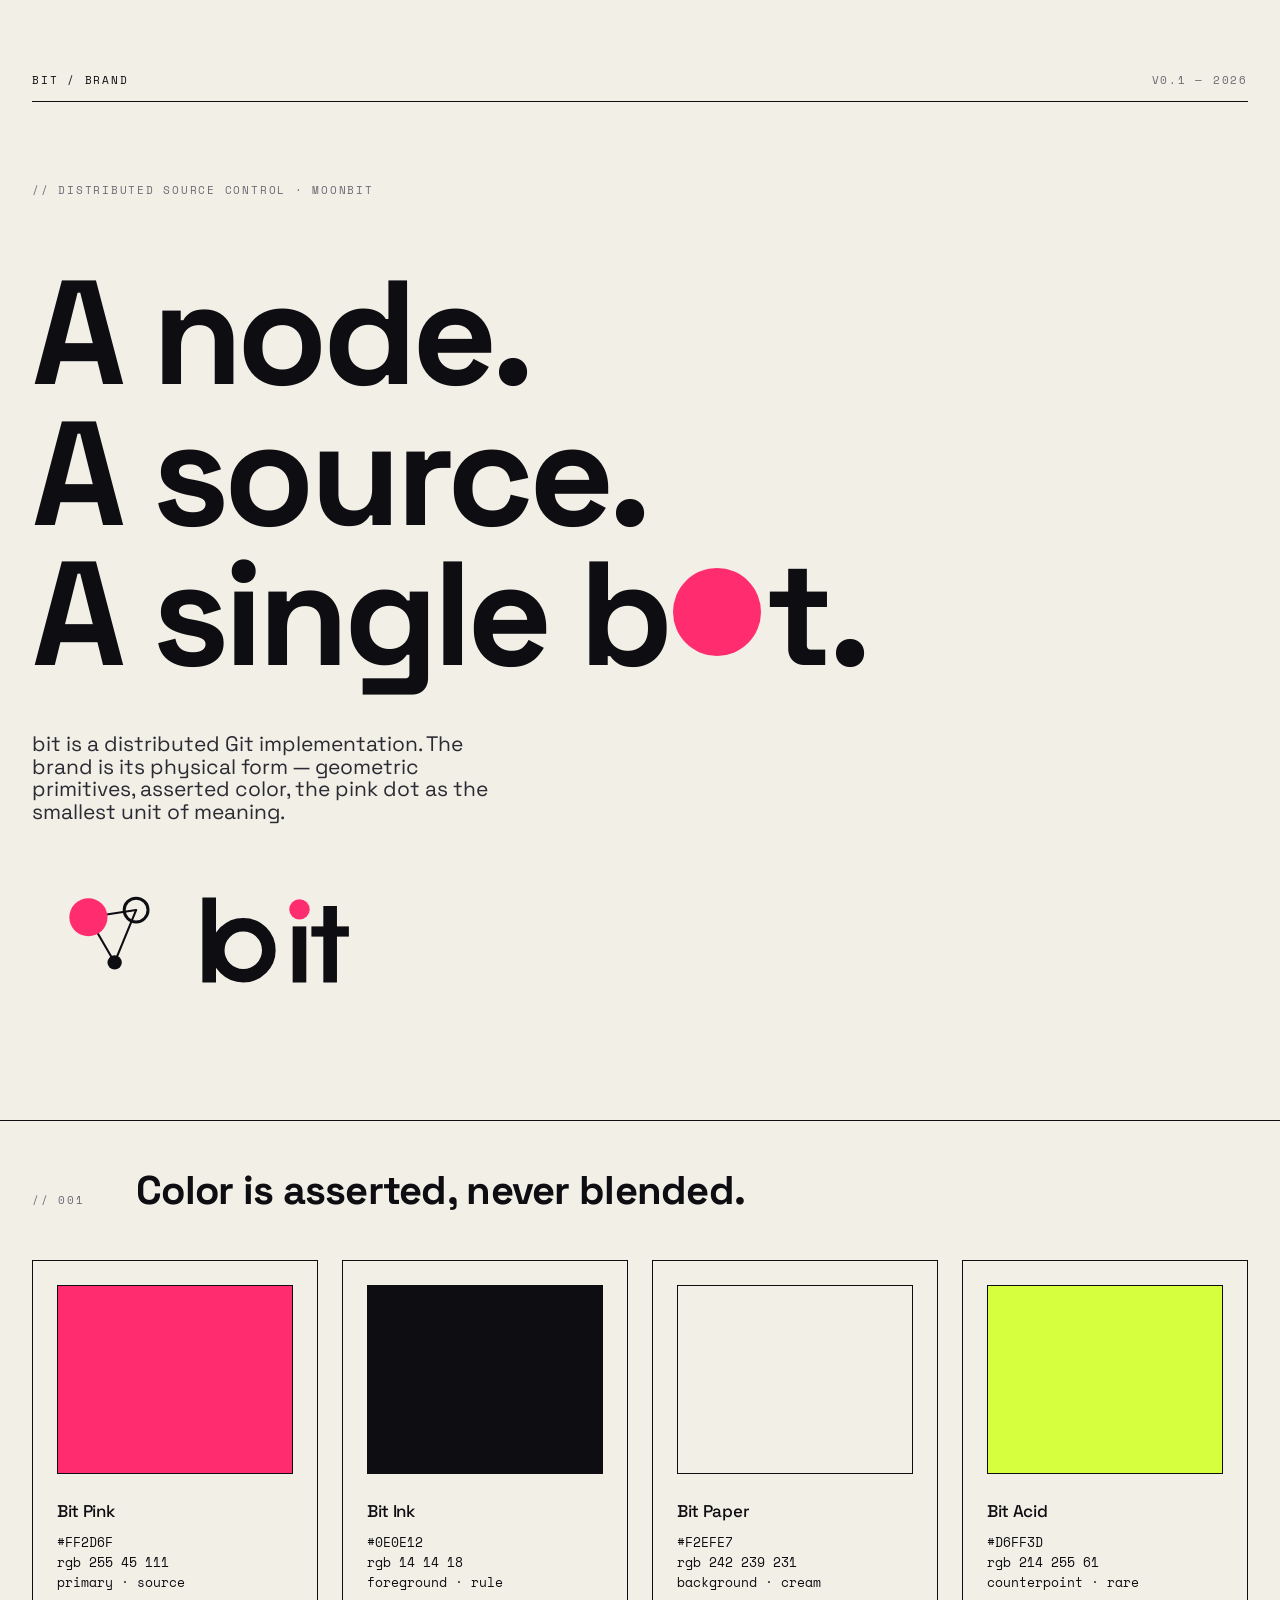
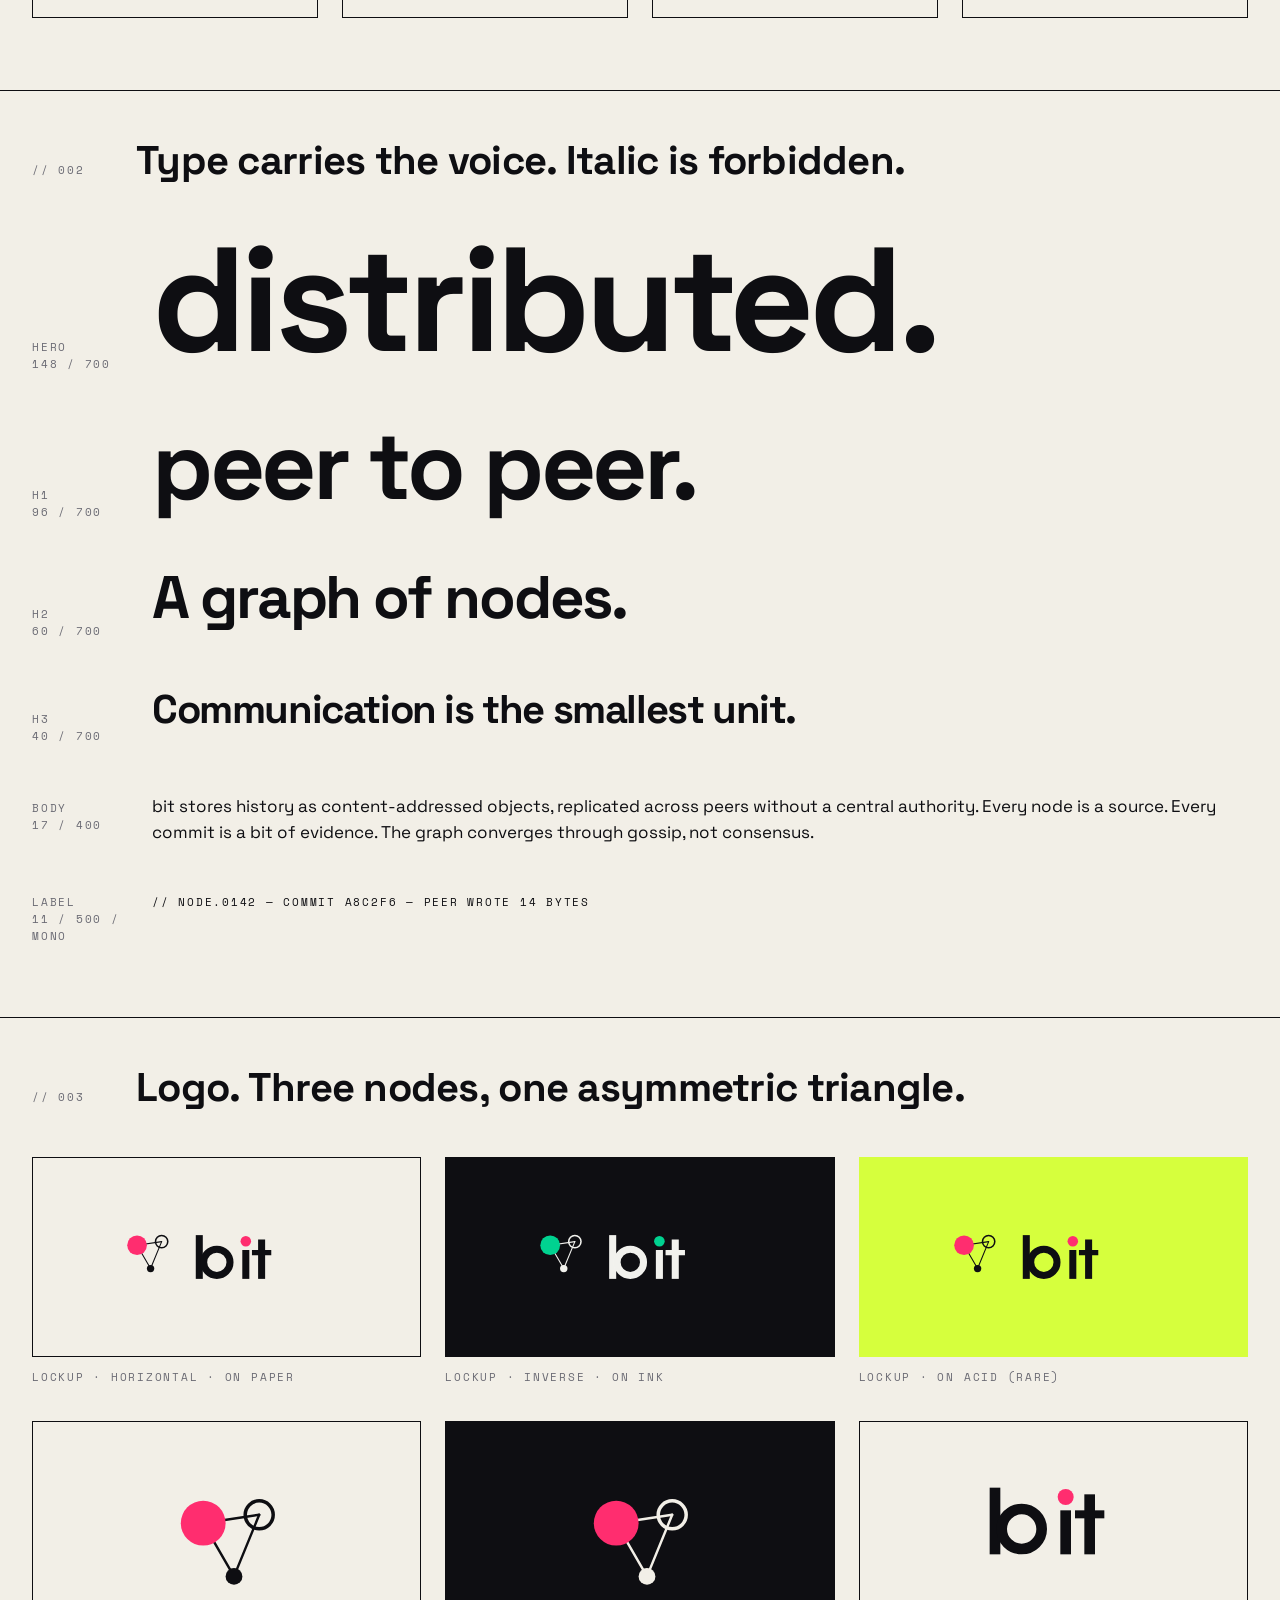
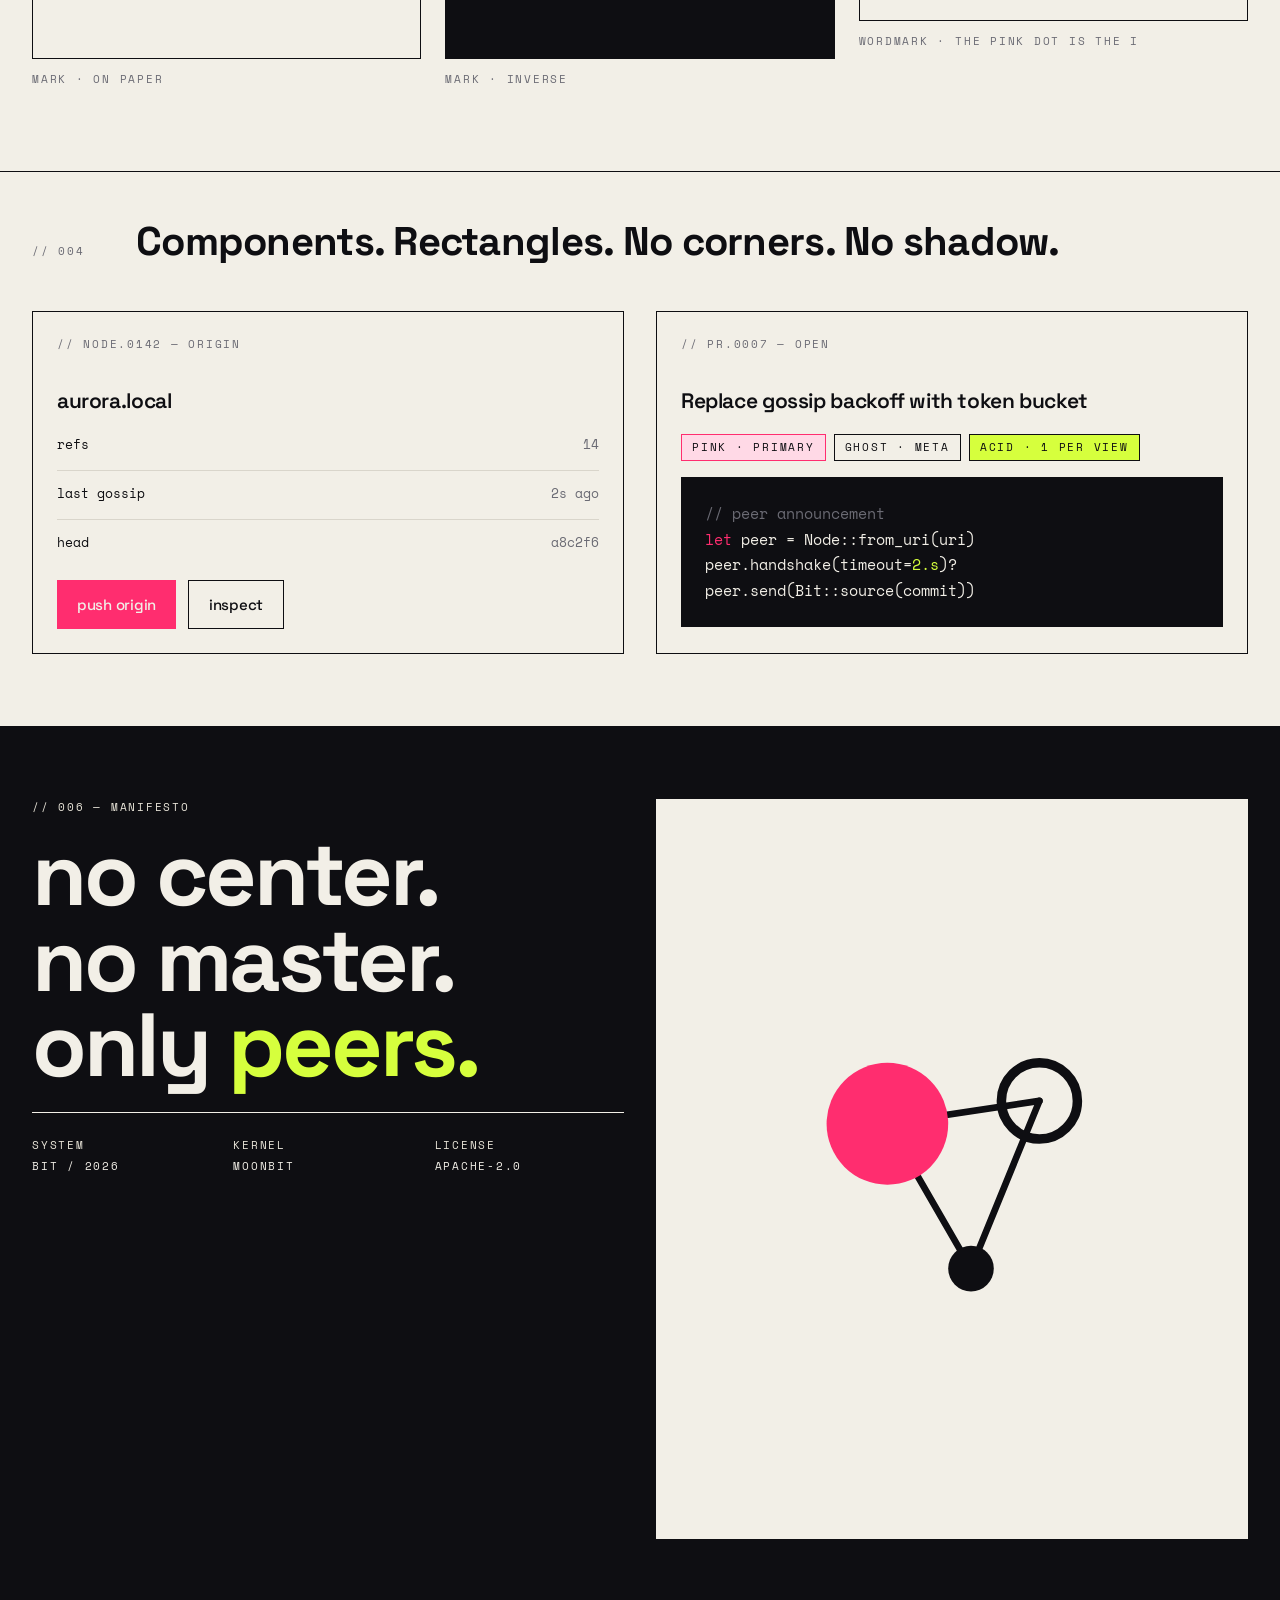
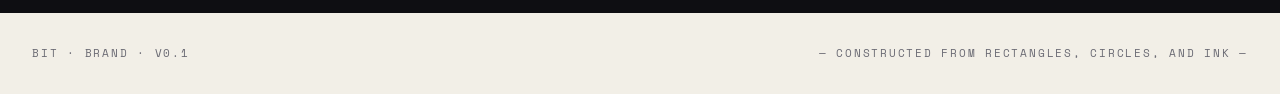
==== commit c42ecc1e: "update" ====
--- a/brand/preview.html
+++ b/brand/preview.html
@@ -495,20 +495,6 @@
 <section class="frame">
   <header class="frame__head">
     <div class="frame__num">// 004</div>
-    <h2 class="frame__title">Concept icons. Same alphabet as the logo.</h2>
-  </header>
-
-  <div class="grid-3">
-    <div class="icon-cell"><img src="icons/source.svg" alt=""><span class="icon-cell__name">source</span></div>
-    <div class="icon-cell"><img src="icons/distributed.svg" alt=""><span class="icon-cell__name">distributed</span></div>
-    <div class="icon-cell"><img src="icons/communication.svg" alt=""><span class="icon-cell__name">communication</span></div>
-  </div>
-</section>
-
-<!-- ─────────────────────────── 005 ─────────────────────────── -->
-<section class="frame">
-  <header class="frame__head">
-    <div class="frame__num">// 005</div>
     <h2 class="frame__title">Components. Rectangles. No corners. No shadow.</h2>
   </header>
 
